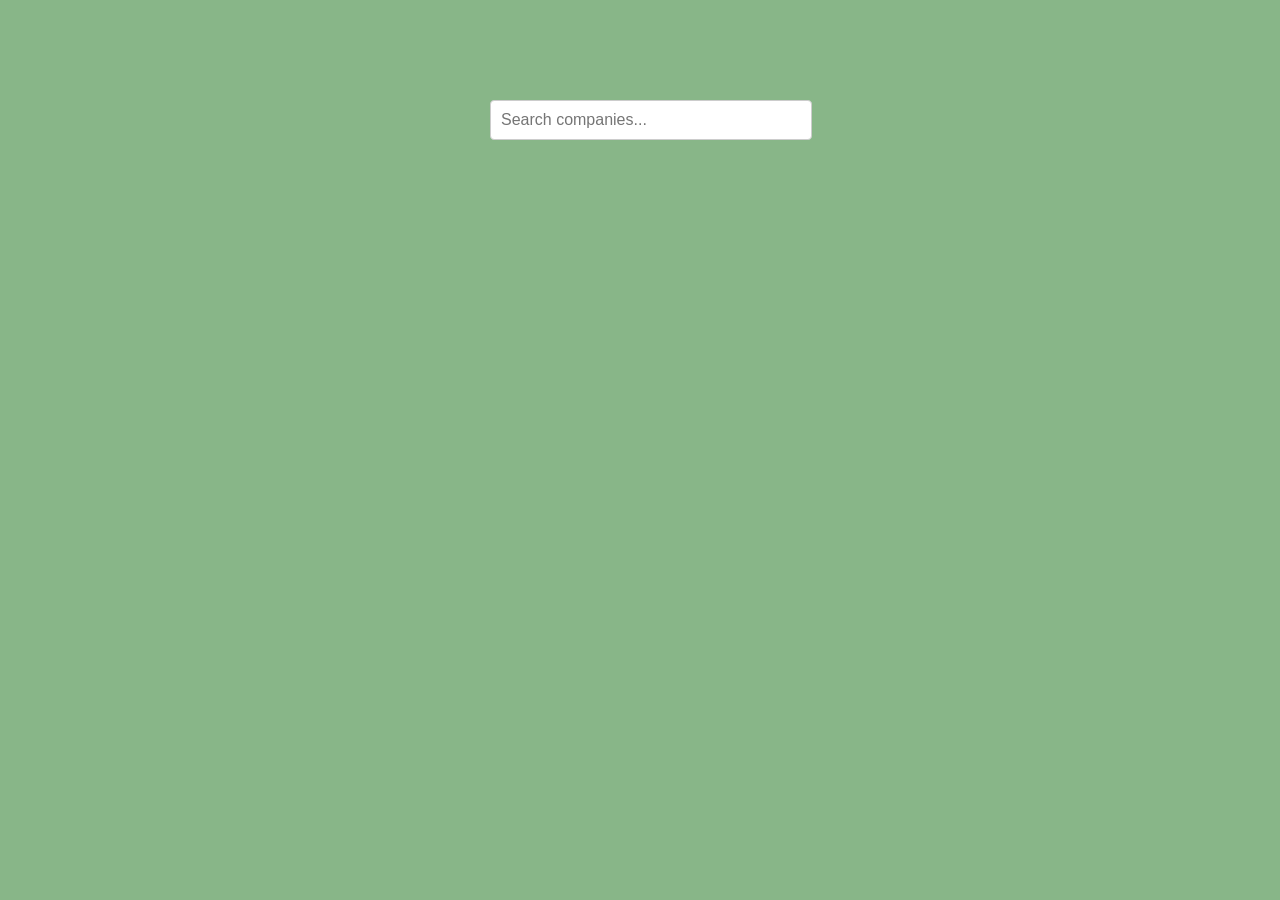
==== index2.html @ f35714e3 "changes" ====
<!DOCTYPE html>
<html lang="en">
<head>
  <meta charset="UTF-8" />
  <meta name="viewport" content="width=device-width, initial-scale=1.0"/>
  <title>Search Companies</title>
  <link rel="stylesheet" href="styles.css" />
</head>
<body>
  <div class="search-container">
  <input type="text" id="searchInput" placeholder="Search companies..." autocomplete="off" />
  <div id="suggestions" class="suggestions"></div>
</div>

<div id="resultContainer" class="result-container"></div>

  <script type="module" src="script.js"></script>
</body>
</html>
---- styles.css ----
body {
      font-family: Arial, sans-serif;
      display: flex;
      justify-content: center;
      margin-top: 100px;
      background: rgb(136, 182, 136);
    }

    .search-container {
      position: relative;
      width: 300px;
    }

    input {
      width: 100%;
      padding: 10px;
      font-size: 16px;
      border: 1px solid #ccc;
      border-radius: 4px;
    }

    .suggestions {
      position: absolute;
      width: 100%;
      background: white;
      border: 1px solid #ccc;
      border-top: none;
      max-height: 150px;
      overflow-y: auto;
      display: none;
      z-index: 1000;
    }

    .suggestion-item {
      padding: 10px;
      cursor: pointer;
    }

    .suggestion-item:hover {
      background-color: #eee;
    }

  .suggestions {
    top: 100%;
    left: 0;
    border-radius: 0 0 6px 6px;
    box-shadow: 0 4px 8px rgb(244, 241, 241);
  }

.result-container {
  width: 300px;
  margin: 20px auto;
  padding: 15px;
  border-radius: 8px;
  background: white;
  box-shadow: 0 4px 10px rgba(0,0,0,0.15);
  display: none;
}
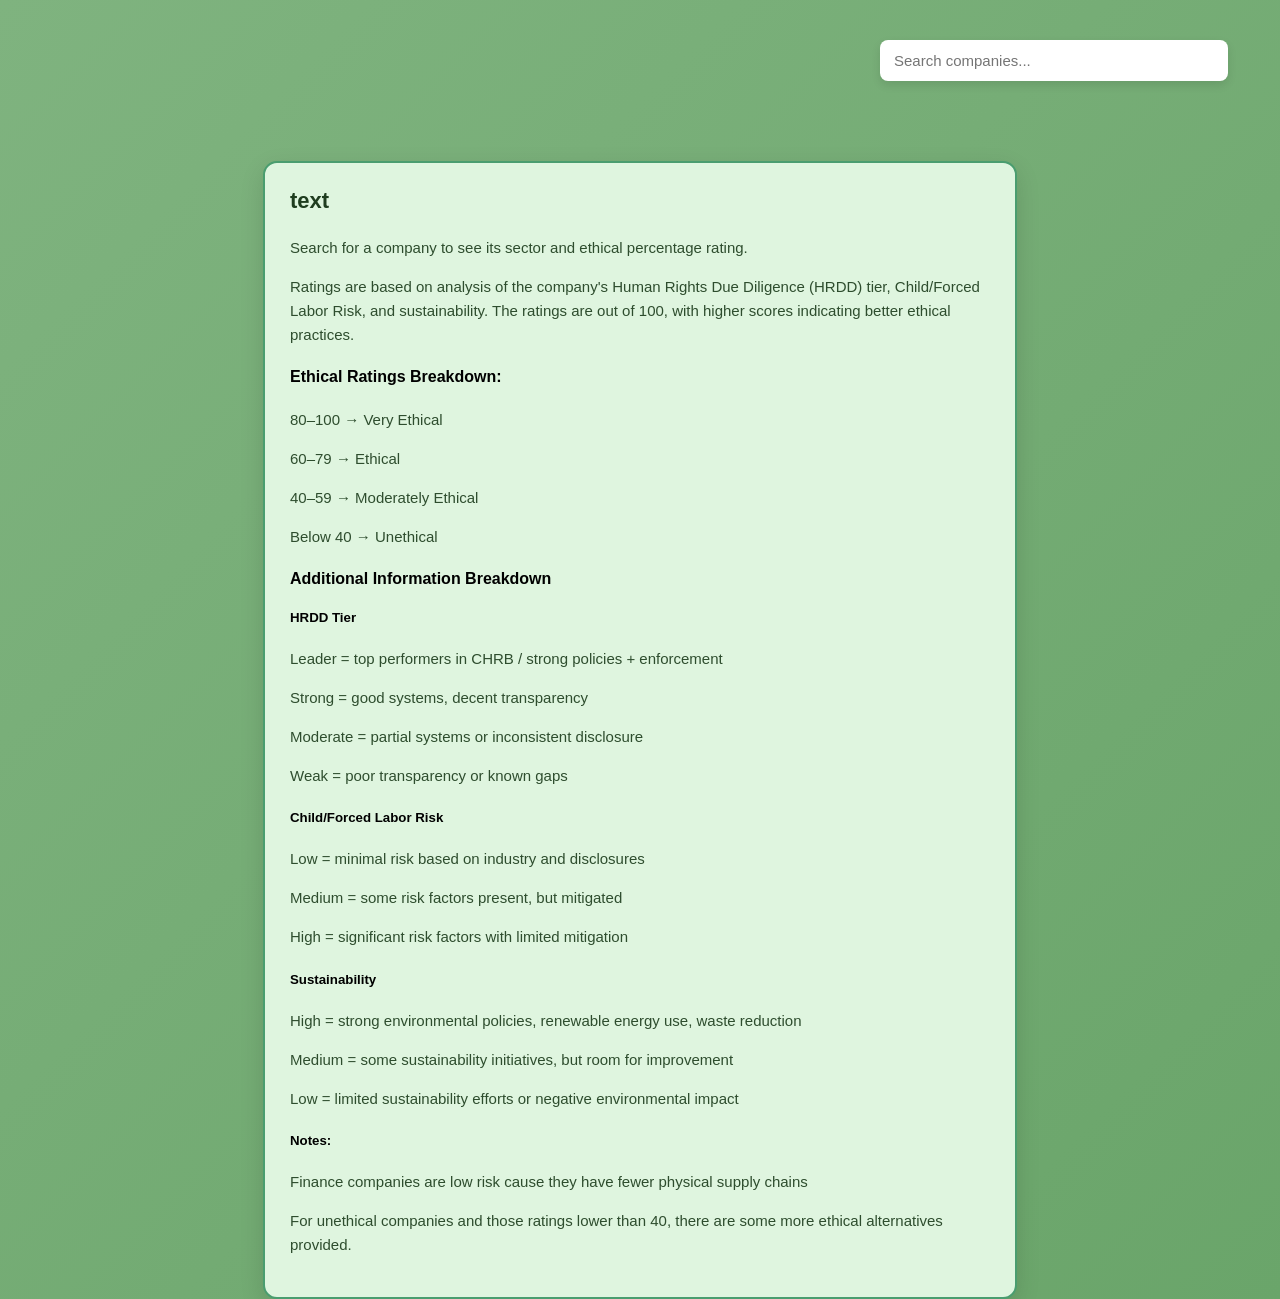
==== commit 5e112f56: "changes Co-authored-by: nancyl28 <nancyl28@users.noreply.github.com>" ====
--- a/index2.html
+++ b/index2.html
@@ -12,7 +12,35 @@
   <div id="suggestions" class="suggestions"></div>
 </div>
 
-<div id="resultContainer" class="result-container"></div>
+<div id="resultContainer" class="result-container">
+  <h3>text</h3>
+  <p>Search for a company to see its sector and ethical percentage rating.</p>
+  <p>
+    Ratings are based on analysis of the company's Human Rights Due Diligence (HRDD) tier, Child/Forced Labor Risk, and sustainability. The ratings are out of 100, with higher scores indicating better ethical practices. 
+  </p>
+  <h4>Ethical Ratings Breakdown:</h4>
+  <p> 80–100 → Very Ethical</p>
+  <p> 60–79 → Ethical</p>
+  <p> 40–59 → Moderately Ethical</p>
+  <p> Below 40 → Unethical</p>
+  <h4> Additional Information Breakdown</h4>
+  <h5> HRDD Tier</h5>
+  <p>Leader = top performers in CHRB / strong policies + enforcement</p>
+  <p>Strong = good systems, decent transparency</p>
+  <p>Moderate = partial systems or inconsistent disclosure</p>
+  <p>Weak = poor transparency or known gaps</p>
+  <h5> Child/Forced Labor Risk</h5>
+  <p>Low = minimal risk based on industry and disclosures</p>
+  <p>Medium = some risk factors present, but mitigated</p>
+  <p>High = significant risk factors with limited mitigation</p>
+  <h5> Sustainability</h5>
+  <p>High = strong environmental policies, renewable energy use, waste reduction</p>
+  <p>Medium = some sustainability initiatives, but room for improvement</p>
+  <p>Low = limited sustainability efforts or negative environmental impact</p>
+  <h5>Notes: </h5>
+    <p>Finance companies are low risk cause they have fewer physical supply chains</p>
+    <p>For unethical companies and those ratings lower than 40, there are some more ethical alternatives provided.</p>
+</div>
 
   <script type="module" src="script.js"></script>
 </body>
--- a/styles.css
+++ b/styles.css
@@ -1,22 +1,29 @@
     body {
-      font-family: Arial, sans-serif;
+      font-family: 'Segoe UI', Tahoma, Geneva, Verdana, sans-serif;
       display: flex;
-      justify-content: center;
-      margin-top: 100px;
-      background: rgb(136, 182, 136);
+      flex-direction: column;
+      align-items: center;
+      margin: 0;                 /* remove big top gap */
+      gap: 50px;
+      padding-top: 40px;         /* controlled spacing from top */
+      background: linear-gradient(135deg, #7fb37f, #6aa56a); /* nicer bg */
     }
 
     .search-container {
       position: relative;
-      width: 300px;
+      width: 320px;
+      align-self: flex-end;   /* pushes it right */
+      margin-right: 80px;     /* adjust this */
     }
 
     input {
       width: 100%;
-      padding: 10px;
-      font-size: 16px;
-      border: 1px solid #ccc;
-      border-radius: 4px;
+      padding: 12px 14px;
+      font-size: 15px;
+      border-radius: 8px;
+      border: none;
+      outline: none;
+      box-shadow: 0 4px 10px rgba(0,0,0,0.1);
     }
 
     .suggestions {
@@ -47,12 +54,67 @@
     box-shadow: 0 4px 8px rgb(244, 241, 241);
   }
 
-.result-container {
-  width: 300px;
-  margin: 20px auto;
-  padding: 15px;
-  border-radius: 8px;
-  background: white;
-  box-shadow: 0 4px 10px rgba(0,0,0,0.15);
-  display: none;
+  .result-container {
+    width: 60%;         
+    max-width: 700px;
+    min-width: 320px;
+    gap: 30px;
+  
+    margin-top: 30px;
+    padding: 25px;
+    border-radius: 14px;
+
+    background: #dff5df;  
+    box-shadow: 0 8px 25px rgba(0,0,0,0.12);
+
+    display: block;
+    border: 2px solid rgb(74, 157, 111);
+  }
+
+  .result-container h3 {
+    margin-top: 0;
+    font-size: 22px;
+    color: #1f3d1f;
+  }
+
+  .result-container p {
+    line-height: 1.6;
+    font-size: 15px;
+    color: #2e4d2e;
+  }
+  .result-container:hover {
+    transform: translateY(-2px);
+    box-shadow: 0 12px 30px rgba(0,0,0,0.18);
+  }
+  .main-box {
+  background: #ffffff;
+  padding: 20px;
+  border-radius: 12px;
+  margin-bottom: 15px;
+  box-shadow: 0 6px 15px rgba(0,0,0,0.1);
 }
+
+.details-box {
+  background: #ffffff;
+  padding: 20px;
+  border-radius: 12px;
+  box-shadow: 0 6px 15px rgba(0,0,0,0.08);
+  margin-bottom: 20px;
+}
+
+.details-box h4 {
+  margin-top: 0;
+  margin-bottom: 10px;
+}
+
+.other-box {
+  background: #ffffff;
+  padding: 20px;
+  border-radius: 12px;
+  box-shadow: 0 6px 15px rgba(0,0,0,0.08);
+  margin-bottom: 20px;
+}
+
+.other-box h4 {
+  margin-top: 0;
+}
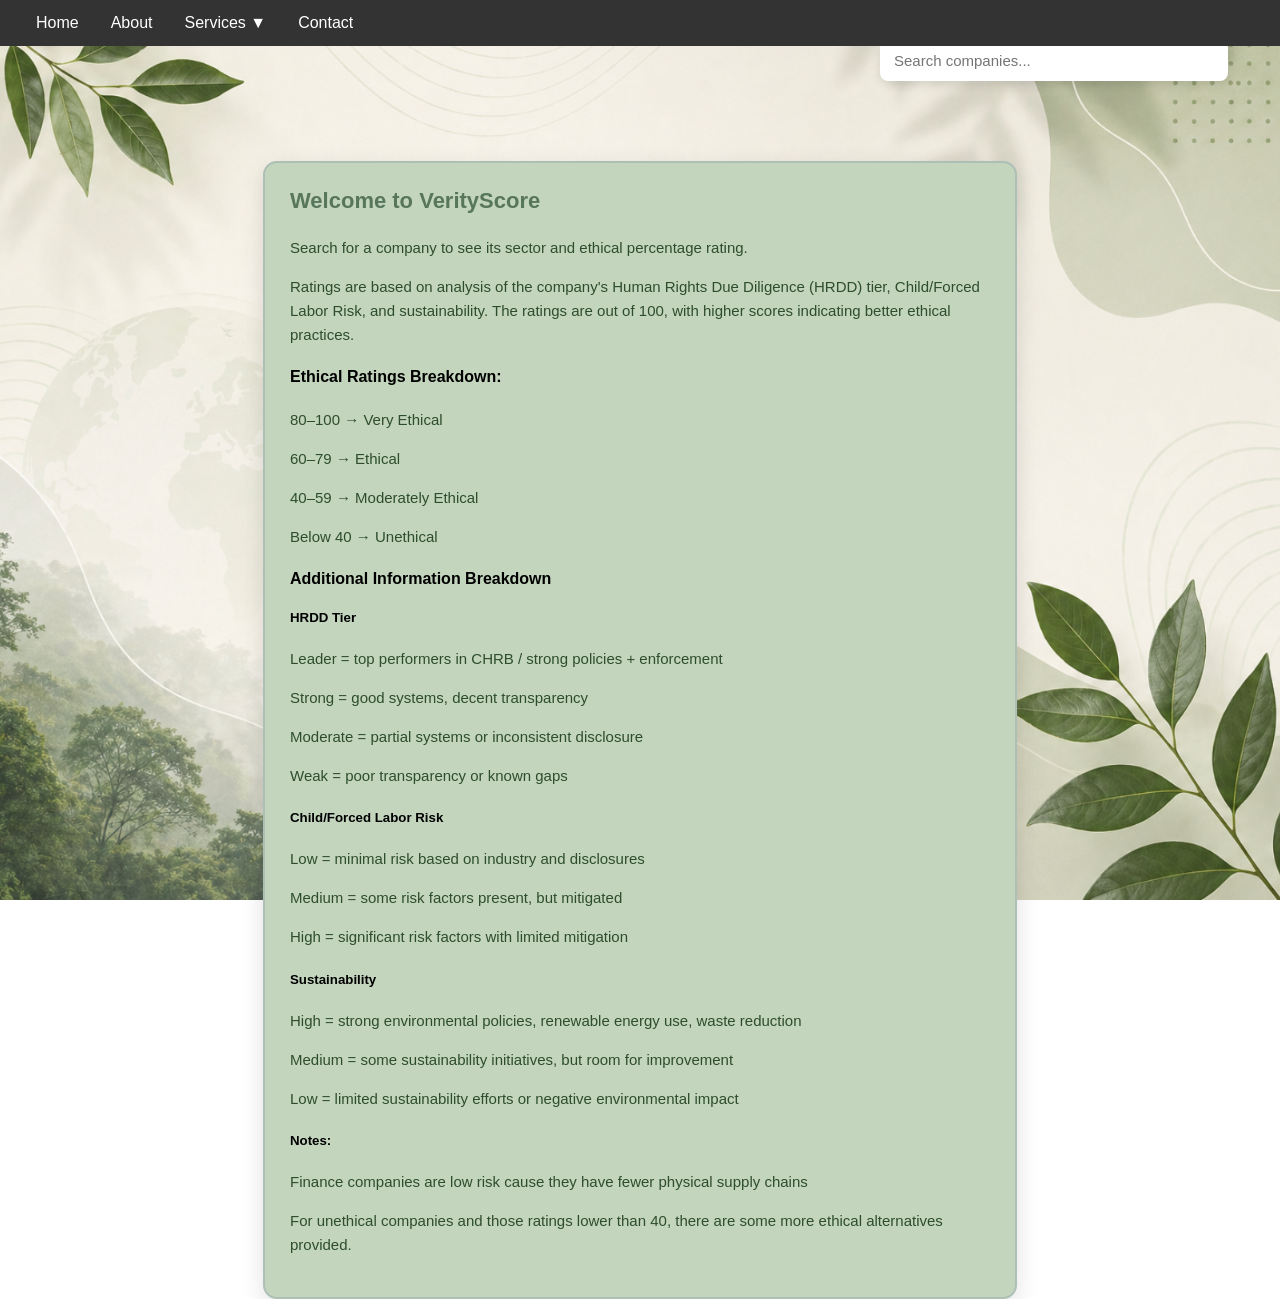
==== commit 0bd113b7: "changes Co-authored-by: nancyl28 <nancyl28@users.noreply.github.com>" ====
--- a/index2.html
+++ b/index2.html
@@ -3,7 +3,7 @@
 <head>
   <meta charset="UTF-8" />
   <meta name="viewport" content="width=device-width, initial-scale=1.0"/>
-  <title>Search Companies</title>
+  <title>VerityScore</title>
   <link rel="stylesheet" href="styles.css" />
 </head>
 <body>
@@ -11,9 +11,29 @@
   <input type="text" id="searchInput" placeholder="Search companies..." autocomplete="off" />
   <div id="suggestions" class="suggestions"></div>
 </div>
+<div class="navbar">
+  <span class="menu-toggle" onclick="toggleMenu()">☰</span>
 
+  <div class="nav-links" id="navLinks">
+    <a href="#">Home</a>
+    <a href="#">About</a>
+
+    <div class="dropdown" id="dropdown">
+      <a class="dropdown-btn" onclick="toggleDropdown()">Services ▼</a>
+      <div class="dropdown-content">
+        <a href="#">Web Design</a>
+        <a href="#">SEO</a>
+        <a href="#">Marketing</a>
+      </div>
+    </div>
+
+    <a href="#">Contact</a>
+  </div>
+
+
+</div>
 <div id="resultContainer" class="result-container">
-  <h3>text</h3>
+  <h3>Welcome to VerityScore</h3>
   <p>Search for a company to see its sector and ethical percentage rating.</p>
   <p>
     Ratings are based on analysis of the company's Human Rights Due Diligence (HRDD) tier, Child/Forced Labor Risk, and sustainability. The ratings are out of 100, with higher scores indicating better ethical practices. 
@@ -21,6 +41,7 @@
   <h4>Ethical Ratings Breakdown:</h4>
   <p> 80–100 → Very Ethical</p>
   <p> 60–79 → Ethical</p>
+  
   <p> 40–59 → Moderately Ethical</p>
   <p> Below 40 → Unethical</p>
   <h4> Additional Information Breakdown</h4>
@@ -43,5 +64,7 @@
 </div>
 
   <script type="module" src="script.js"></script>
+    
+  
 </body>
 </html>
--- a/styles.css
+++ b/styles.css
@@ -6,7 +6,8 @@
       margin: 0;                 /* remove big top gap */
       gap: 50px;
       padding-top: 40px;         /* controlled spacing from top */
-      background: linear-gradient(135deg, #7fb37f, #6aa56a); /* nicer bg */
+      background: /*image called "image.png" in the same folder*/ url('image.png') no-repeat center center fixed;
+      background-size: cover;
     }
 
     .search-container {
@@ -64,17 +65,16 @@
     padding: 25px;
     border-radius: 14px;
 
-    background: #dff5df;  
+    background: #c3d5bd;  
     box-shadow: 0 8px 25px rgba(0,0,0,0.12);
-
     display: block;
-    border: 2px solid rgb(74, 157, 111);
+    border: 2px solid rgb(173, 192, 181);
   }
 
   .result-container h3 {
     margin-top: 0;
     font-size: 22px;
-    color: #1f3d1f;
+    color: #375a3fc4;
   }
 
   .result-container p {
@@ -86,8 +86,41 @@
     transform: translateY(-2px);
     box-shadow: 0 12px 30px rgba(0,0,0,0.18);
   }
+  
+  /* .big-container {
+    width: 60%;         
+    max-width: 700px;
+    min-width: 320px;
+    gap: 30px;
+  
+    margin-top: 30px;
+    padding: 25px;
+    border-radius: 14px;
+
+    background: #c3d5bd;  
+    box-shadow: 0 8px 25px rgba(0,0,0,0.12);
+    display: block;
+    border: 2px solid rgb(173, 192, 181);
+  }
+
+  .big-container h3 {
+    margin-top: 0;
+    font-size: 22px;
+    color: #375a3fc4;
+  }
+
+  .big-container p {
+    line-height: 1.6;
+    font-size: 15px;
+    color: #2e4d2e;
+  }
+  .big-container:hover {
+    transform: translateY(-2px);
+    box-shadow: 0 12px 30px rgba(0,0,0,0.18);
+  } */
+
   .main-box {
-  background: #ffffff;
+  background: #eefff2;
   padding: 20px;
   border-radius: 12px;
   margin-bottom: 15px;
@@ -95,7 +128,7 @@
 }
 
 .details-box {
-  background: #ffffff;
+  background: #eefff2;
   padding: 20px;
   border-radius: 12px;
   box-shadow: 0 6px 15px rgba(0,0,0,0.08);
@@ -108,7 +141,7 @@
 }
 
 .other-box {
-  background: #ffffff;
+  background: #eefff2;
   padding: 20px;
   border-radius: 12px;
   box-shadow: 0 6px 15px rgba(0,0,0,0.08);
@@ -117,4 +150,97 @@
 
 .other-box h4 {
   margin-top: 0;
-}+}
+
+
+body {
+  margin: 0;
+  font-family: Arial, sans-serif;
+}
+
+/* Navbar container */
+.navbar {
+  position: fixed;
+  width: 100%;
+  top: 0;
+  left: 0;
+  display: flex;
+  align-items: center;
+  justify-content: space-between;
+  background-color: #333;
+  padding: 0 20px;
+}
+
+/* Left side links */
+.nav-links {
+  display: flex;
+  align-items: center;
+}
+
+.nav-links a {
+  color: white;
+  padding: 14px 16px;
+  text-decoration: none;
+  display: block;
+}
+
+.nav-links a:hover {
+  background-color: #575757;
+}
+
+/* Dropdown */
+.dropdown {
+  position: relative;
+}
+
+.dropdown-btn {
+  cursor: pointer;
+}
+
+.dropdown-content {
+  display: none;
+  position: absolute;
+  background-color: #444;
+  min-width: 160px;
+  top: 100%;
+  left: 0;
+  z-index: 1;
+}
+
+.dropdown-content a {
+  padding: 12px 16px;
+}
+
+.dropdown-content a:hover {
+  background-color: #666;
+}
+
+/* Show dropdown */
+.dropdown.show .dropdown-content {
+  display: block;
+}
+
+/* Mobile */
+.menu-toggle {
+  display: none;
+  font-size: 22px;
+  color: white;
+  cursor: pointer;
+}
+
+@media (max-width: 768px) {
+  .nav-links {
+    display: none;
+    flex-direction: column;
+    width: 100%;
+  }
+
+  .nav-links.show {
+    display: flex;
+  }
+
+  .menu-toggle {
+    display: block;
+  }
+}
+
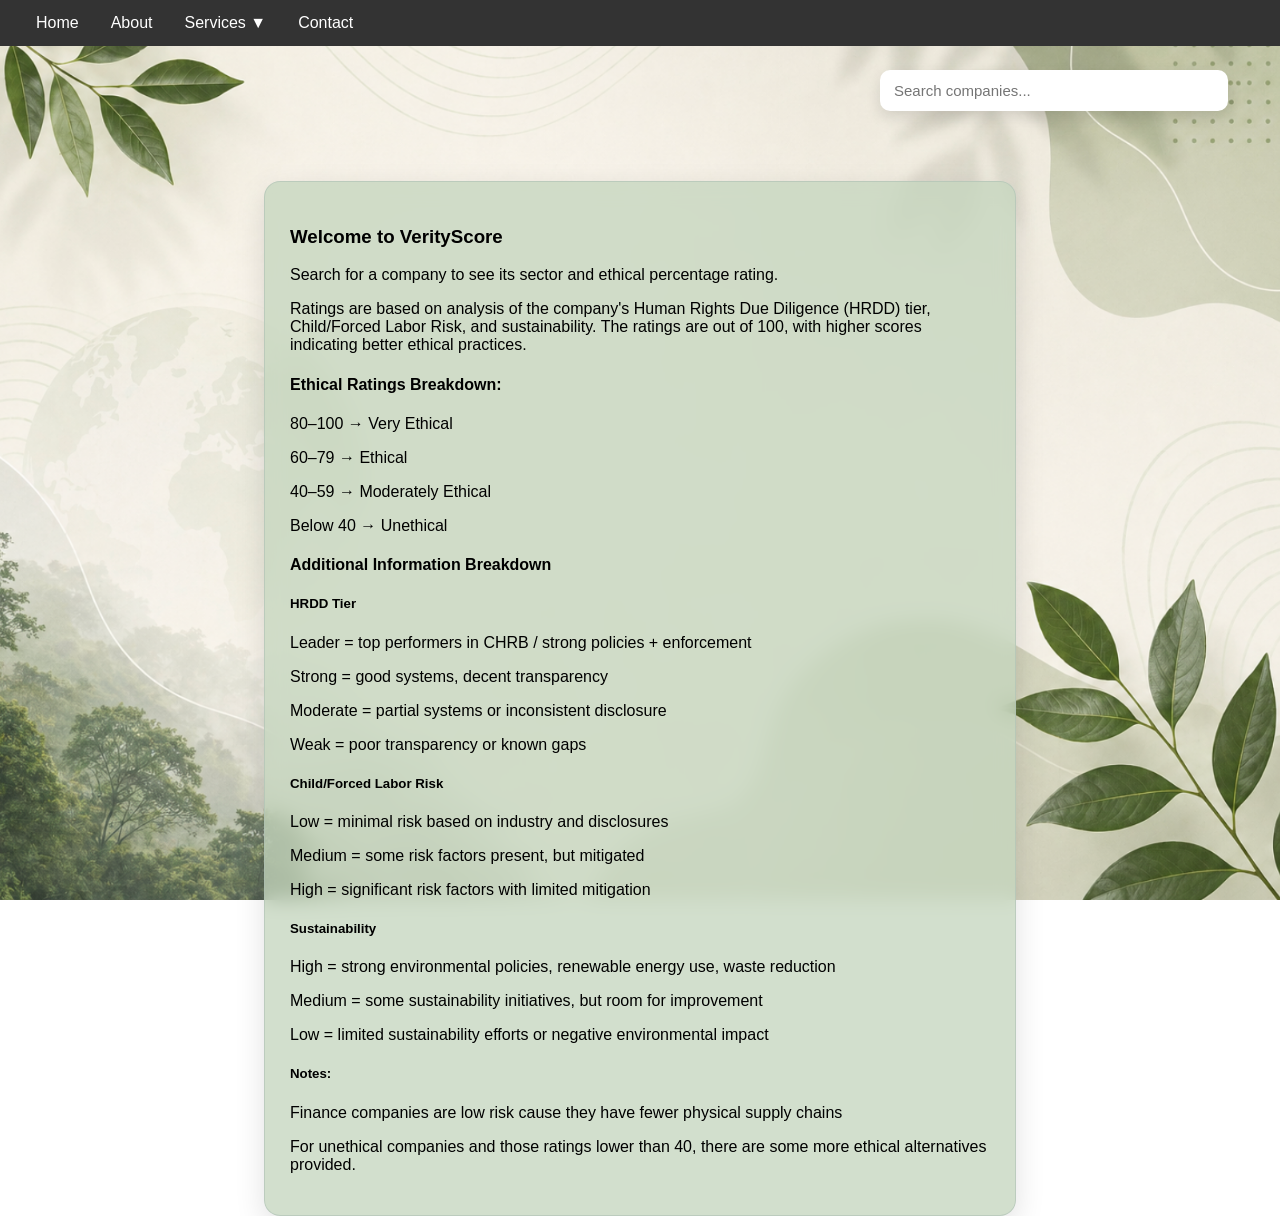
==== commit b9a1310f: "more changes" ====
--- a/index2.html
+++ b/index2.html
@@ -64,6 +64,7 @@
 </div>
 
   <script type="module" src="script.js"></script>
+
     
   
 </body>
--- a/styles.css
+++ b/styles.css
@@ -1,164 +1,172 @@
-    body {
-      font-family: 'Segoe UI', Tahoma, Geneva, Verdana, sans-serif;
-      display: flex;
-      flex-direction: column;
-      align-items: center;
-      margin: 0;                 /* remove big top gap */
-      gap: 50px;
-      padding-top: 40px;         /* controlled spacing from top */
-      background: /*image called "image.png" in the same folder*/ url('image.png') no-repeat center center fixed;
-      background-size: cover;
-    }
-
-    .search-container {
-      position: relative;
-      width: 320px;
-      align-self: flex-end;   /* pushes it right */
-      margin-right: 80px;     /* adjust this */
-    }
-
-    input {
-      width: 100%;
-      padding: 12px 14px;
-      font-size: 15px;
-      border-radius: 8px;
-      border: none;
-      outline: none;
-      box-shadow: 0 4px 10px rgba(0,0,0,0.1);
-    }
-
-    .suggestions {
-      position: absolute;
-      width: 100%;
-      background: white;
-      border: 1px solid #ccc;
-      border-top: none;
-      max-height: 150px;
-      overflow-y: auto;
-      display: none;
-      z-index: 1000;
-    }
-
-    .suggestion-item {
-      padding: 10px;
-      cursor: pointer;
-    }
-
-    .suggestion-item:hover {
-      background-color: #eee;
-    }
-
-  .suggestions {
-    top: 100%;
-    left: 0;
-    border-radius: 0 0 6px 6px;
-    box-shadow: 0 4px 8px rgb(244, 241, 241);
-  }
-
-  .result-container {
-    width: 60%;         
-    max-width: 700px;
-    min-width: 320px;
-    gap: 30px;
-  
-    margin-top: 30px;
-    padding: 25px;
-    border-radius: 14px;
-
-    background: #c3d5bd;  
-    box-shadow: 0 8px 25px rgba(0,0,0,0.12);
-    display: block;
-    border: 2px solid rgb(173, 192, 181);
-  }
-
-  .result-container h3 {
-    margin-top: 0;
-    font-size: 22px;
-    color: #375a3fc4;
-  }
-
-  .result-container p {
-    line-height: 1.6;
-    font-size: 15px;
-    color: #2e4d2e;
-  }
-  .result-container:hover {
-    transform: translateY(-2px);
-    box-shadow: 0 12px 30px rgba(0,0,0,0.18);
-  }
-  
-  /* .big-container {
-    width: 60%;         
-    max-width: 700px;
-    min-width: 320px;
-    gap: 30px;
-  
-    margin-top: 30px;
-    padding: 25px;
-    border-radius: 14px;
-
-    background: #c3d5bd;  
-    box-shadow: 0 8px 25px rgba(0,0,0,0.12);
-    display: block;
-    border: 2px solid rgb(173, 192, 181);
-  }
-
-  .big-container h3 {
-    margin-top: 0;
-    font-size: 22px;
-    color: #375a3fc4;
-  }
-
-  .big-container p {
-    line-height: 1.6;
-    font-size: 15px;
-    color: #2e4d2e;
-  }
-  .big-container:hover {
-    transform: translateY(-2px);
-    box-shadow: 0 12px 30px rgba(0,0,0,0.18);
-  } */
-
-  .main-box {
-  background: #eefff2;
-  padding: 20px;
-  border-radius: 12px;
+body {
+  font-family: 'Segoe UI', Tahoma, Geneva, Verdana, sans-serif;
+  display: flex;
+  flex-direction: column;
+  align-items: center;
+  margin: 0;
+  gap: 50px;
+  padding-top: 70px;
+  background: url('image.png') no-repeat center center fixed;
+  background-size: cover;
+}
+
+.search-container {
+  position: relative;
+  width: 320px;
+  align-self: flex-end;
+  margin-right: 80px;
+}
+
+input {
+  width: 100%;
+  padding: 12px 14px;
+  font-size: 15px;
+  border-radius: 10px;
+  border: none;
+  outline: none;
+  box-shadow: 0 6px 15px rgba(0,0,0,0.12);
+}
+
+.suggestions {
+  position: absolute;
+  width: 100%;
+  background: white;
+  border-radius: 0 0 10px 10px;
+  max-height: 160px;
+  overflow-y: auto;
+  display: none;
+  z-index: 1000;
+  box-shadow: 0 6px 15px rgba(0,0,0,0.1);
+}
+
+.suggestion-item {
+  padding: 10px;
+  cursor: pointer;
+}
+
+.suggestion-item:hover {
+  background-color: #f2f2f2;
+}
+
+/* ===== RESULT CONTAINER (cleaned) ===== */
+.result-container {
+  width: 60%;
+  max-width: 700px;
+  min-width: 320px;
+  margin-top: 20px;
+  display: block;
+
+  /* removed ugly box look */
+  background: transparent;
+  border: none;
+  box-shadow: none;
+}
+
+/* ===== CARD ===== */
+.card {
+  background: rgba(255, 255, 255, 0.65);
+  backdrop-filter: blur(14px);
+  border-radius: 20px;
+  padding: 25px;
+  box-shadow: 0 10px 30px rgba(0,0,0,0.12);
+  transition: 0.3s;
+}
+
+.card:hover {
+  transform: translateY(-6px);
+  box-shadow: 0 20px 40px rgba(0,0,0,0.18);
+}
+
+/* ===== HEADER ===== */
+.card-header {
+  display: flex;
+  justify-content: space-between;
+  align-items: center;
+}
+
+.sector {
+  color: #4C7A57;
   margin-bottom: 15px;
-  box-shadow: 0 6px 15px rgba(0,0,0,0.1);
-}
-
-.details-box {
-  background: #eefff2;
-  padding: 20px;
-  border-radius: 12px;
-  box-shadow: 0 6px 15px rgba(0,0,0,0.08);
-  margin-bottom: 20px;
-}
-
-.details-box h4 {
-  margin-top: 0;
+}
+
+/* ===== SCORE ===== */
+.score-wrapper {
+  display: flex;
+  flex-direction: column;
+  align-items: center;
+}
+
+.score-circle {
+  width: 65px;
+  height: 65px;
+  border-radius: 50%;
+  background: conic-gradient(#2F5D3A calc(var(--score) * 1%), #e5e5e5 0);
+  display: flex;
+  align-items: center;
+  justify-content: center;
+  font-weight: bold;
+  color: #000000;
+  font-size: 18px;
+}
+
+.score-label {
+  font-size: 12px;
+  margin-top: 5px;
+  color: #4C7A57;
+}
+
+/* ===== BARS ===== */
+.bar {
+  margin-bottom: 14px;
+}
+
+.bar-top {
+  display: flex;
+  justify-content: space-between;
+  margin-bottom: 4px;
+}
+
+.bar span {
+  font-size: 13px;
+  color: #2F5D3A;
+}
+
+.value {
+  font-size: 13px;
+  color: #4C7A57;
+  font-weight: 500;
+}
+
+.progress {
+  height: 8px;
+  background: #DCE8DF;
+  border-radius: 10px;
+  overflow: hidden;
+}
+
+.progress div {
+  height: 100%;
+  background: linear-gradient(to right, #4C7A57, #2F5D3A);
+  border-radius: 10px;
+}
+
+.extra-info {
+  margin-top: 20px;
+  padding-top: 15px;
+  border-top: 1px solid #dce8df;
+}
+
+.extra-info h4 {
+  margin-bottom: 5px;
+  color: #2F5D3A;
+}
+
+.extra-info p {
+  font-size: 14px;
+  color: #2e4d2e;
   margin-bottom: 10px;
 }
 
-.other-box {
-  background: #eefff2;
-  padding: 20px;
-  border-radius: 12px;
-  box-shadow: 0 6px 15px rgba(0,0,0,0.08);
-  margin-bottom: 20px;
-}
-
-.other-box h4 {
-  margin-top: 0;
-}
-
-
-body {
-  margin: 0;
-  font-family: Arial, sans-serif;
-}
-
-/* Navbar container */
 .navbar {
   position: fixed;
   width: 100%;
@@ -169,9 +177,9 @@
   justify-content: space-between;
   background-color: #333;
   padding: 0 20px;
-}
-
-/* Left side links */
+  z-index: 1000;
+}
+
 .nav-links {
   display: flex;
   align-items: center;
@@ -181,14 +189,13 @@
   color: white;
   padding: 14px 16px;
   text-decoration: none;
-  display: block;
 }
 
 .nav-links a:hover {
   background-color: #575757;
 }
 
-/* Dropdown */
+/* dropdown */
 .dropdown {
   position: relative;
 }
@@ -204,23 +211,22 @@
   min-width: 160px;
   top: 100%;
   left: 0;
-  z-index: 1;
 }
 
 .dropdown-content a {
   padding: 12px 16px;
+  display: block;
 }
 
 .dropdown-content a:hover {
   background-color: #666;
 }
 
-/* Show dropdown */
 .dropdown.show .dropdown-content {
   display: block;
 }
 
-/* Mobile */
+/* mobile */
 .menu-toggle {
   display: none;
   font-size: 22px;
@@ -244,3 +250,52 @@
   }
 }
 
+.result-container {
+  width: 60%;
+  max-width: 700px;
+  min-width: 320px;
+  margin-top: 20px;
+  padding: 25px;
+  border-radius: 16px;
+
+  background: rgba(195, 213, 189, 0.75); /* your green but softer */
+  backdrop-filter: blur(10px);
+
+  border: 1px solid rgba(173, 192, 181, 0.6);
+  box-shadow: 0 10px 30px rgba(0,0,0,0.12);
+}
+
+.alternatives {
+  margin-top: 20px;
+  padding-top: 15px;
+  border-top: 1px solid #dce8df;
+}
+
+.alternatives h4 {
+  color: #2F5D3A;
+  margin-bottom: 10px;
+}
+
+.alt-card {
+  background: #f3fbf5;
+  border-left: 4px solid #2F5D3A;
+  padding: 10px 12px;
+  border-radius: 10px;
+  margin-bottom: 10px;
+}
+
+.alt-card strong {
+  color: #2F5D3A;
+}
+
+.alt-card p {
+  font-size: 13px;
+  margin: 5px 0 0;
+  color: #2e4d2e;
+}
+
+.warning {
+  color: #b03a2e;
+  font-weight: bold;
+  margin-bottom: 10px;
+}
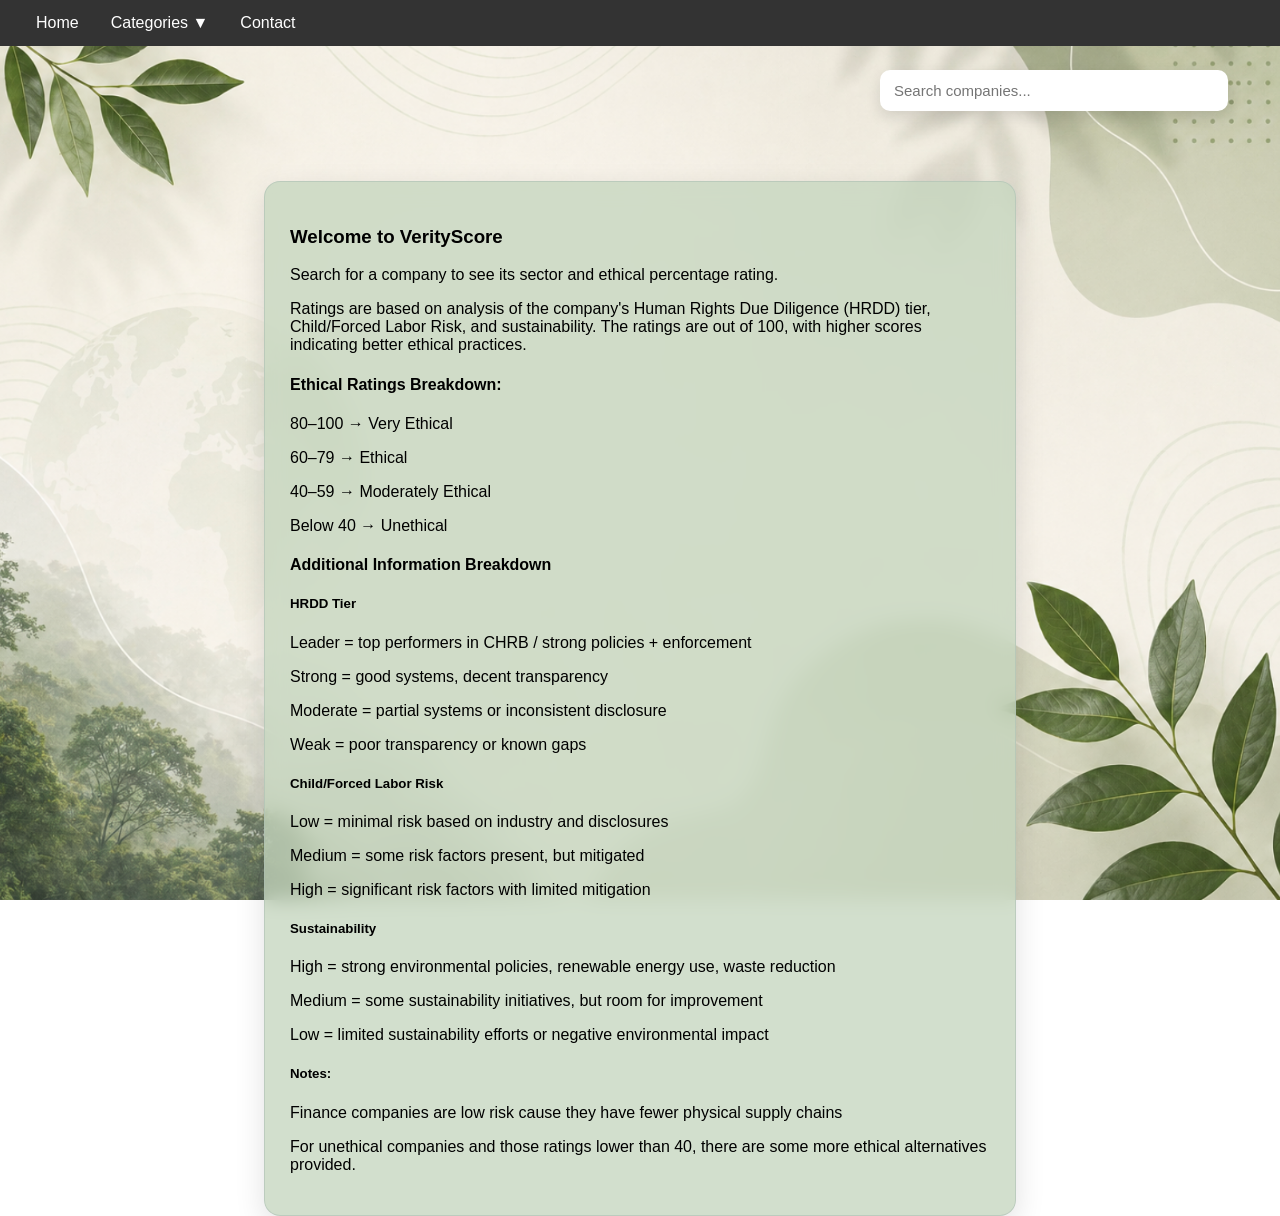
==== commit 546b73f4: "more changes Co-authored-by: nancyl28 <nancyl28@users.noreply.github.com>" ====
--- a/index2.html
+++ b/index2.html
@@ -15,21 +15,34 @@
   <span class="menu-toggle" onclick="toggleMenu()">☰</span>
 
   <div class="nav-links" id="navLinks">
-    <a href="#">Home</a>
-    <a href="#">About</a>
+    <a href="index2.html">Home</a>
 
     <div class="dropdown" id="dropdown">
-      <a class="dropdown-btn" onclick="toggleDropdown()">Services ▼</a>
+      <a class="dropdown-btn" onclick="toggleDropdown()">Categories ▼</a>
       <div class="dropdown-content">
-        <a href="#">Web Design</a>
-        <a href="#">SEO</a>
-        <a href="#">Marketing</a>
+        <a href="categories/apparel.html">Apparel</a>
+        <a href="categories/automotive.html">Automotive</a>
+        <a href="categories/beauty.html">Beauty</a>
+        <a href="categories/Electronics.html">Electronics</a>
+        <a href="categories/energy.html">Energy</a>
+        <a href="categories/finance.html">Finance</a>
+        <a href="categories/food&bev.html">Food&Bev</a>
+        <a href="categories/foodservice.html">Food Services</a>
+        <a href="categories/healthcare-tech.html">Healthcare Tech</a>
+        <a href="categories/healthcare.html">Healthcare</a>
+        <a href="categories/logistics.html">Logistics</a>
+        <a href="categories/luxury.html">Luxury</a>
+        <a href="categories/manufacturing.html">Manufacturing</a>
+        <a href="categories/Media.html">Media</a>
+        <a href="categories/retail.html">Retail</a>
+        <a href="categories/Semiconductors.html">Semiconductors</a>
+        <a href="categories/software.html">Software</a>
+        <a href="categories/tech.html">Tech</a>
       </div>
     </div>
 
     <a href="#">Contact</a>
   </div>
-
 
 </div>
 <div id="resultContainer" class="result-container">
@@ -65,7 +78,5 @@
 
   <script type="module" src="script.js"></script>
 
-    
-  
 </body>
 </html>
--- a/styles.css
+++ b/styles.css
@@ -48,7 +48,6 @@
   background-color: #f2f2f2;
 }
 
-/* ===== RESULT CONTAINER (cleaned) ===== */
 .result-container {
   width: 60%;
   max-width: 700px;
@@ -56,13 +55,11 @@
   margin-top: 20px;
   display: block;
 
-  /* removed ugly box look */
   background: transparent;
   border: none;
   box-shadow: none;
 }
 
-/* ===== CARD ===== */
 .card {
   background: rgba(255, 255, 255, 0.65);
   backdrop-filter: blur(14px);
@@ -77,7 +74,6 @@
   box-shadow: 0 20px 40px rgba(0,0,0,0.18);
 }
 
-/* ===== HEADER ===== */
 .card-header {
   display: flex;
   justify-content: space-between;
@@ -89,7 +85,6 @@
   margin-bottom: 15px;
 }
 
-/* ===== SCORE ===== */
 .score-wrapper {
   display: flex;
   flex-direction: column;
@@ -115,7 +110,6 @@
   color: #4C7A57;
 }
 
-/* ===== BARS ===== */
 .bar {
   margin-bottom: 14px;
 }
@@ -195,7 +189,6 @@
   background-color: #575757;
 }
 
-/* dropdown */
 .dropdown {
   position: relative;
 }
